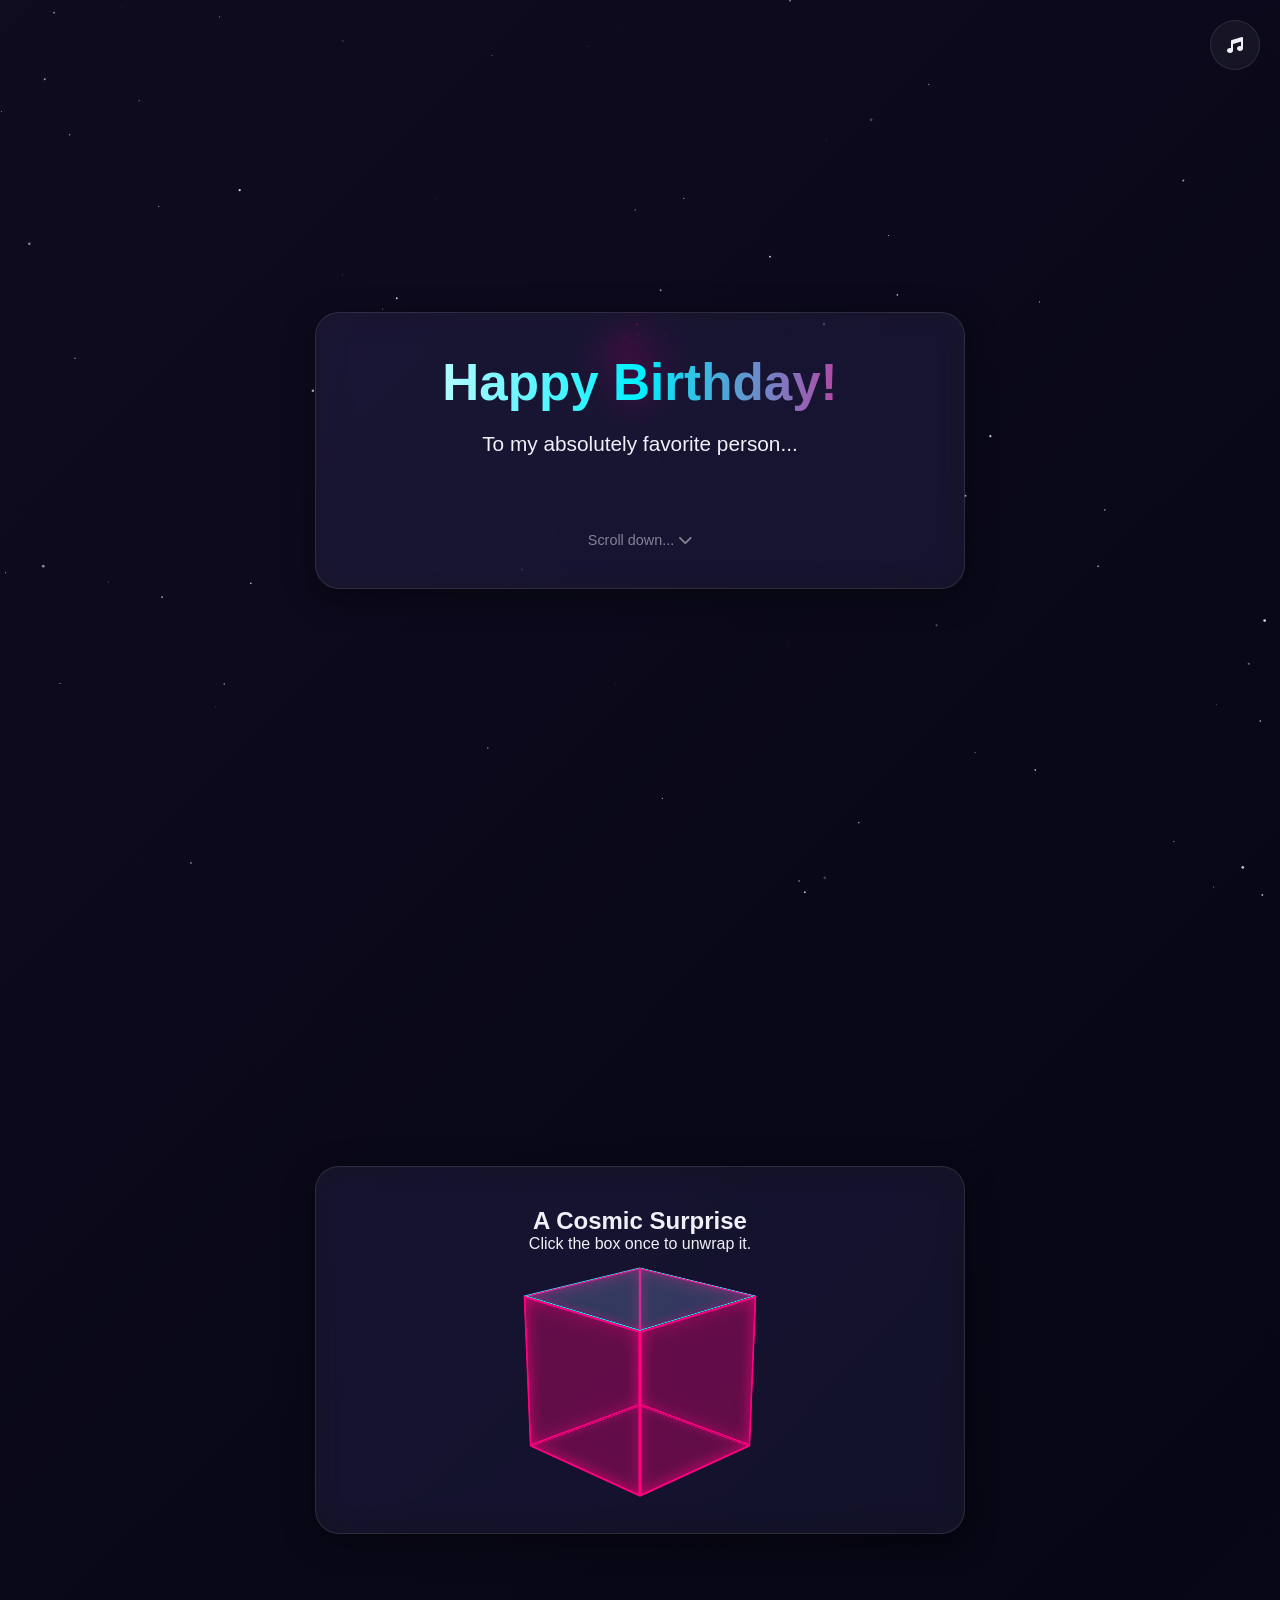
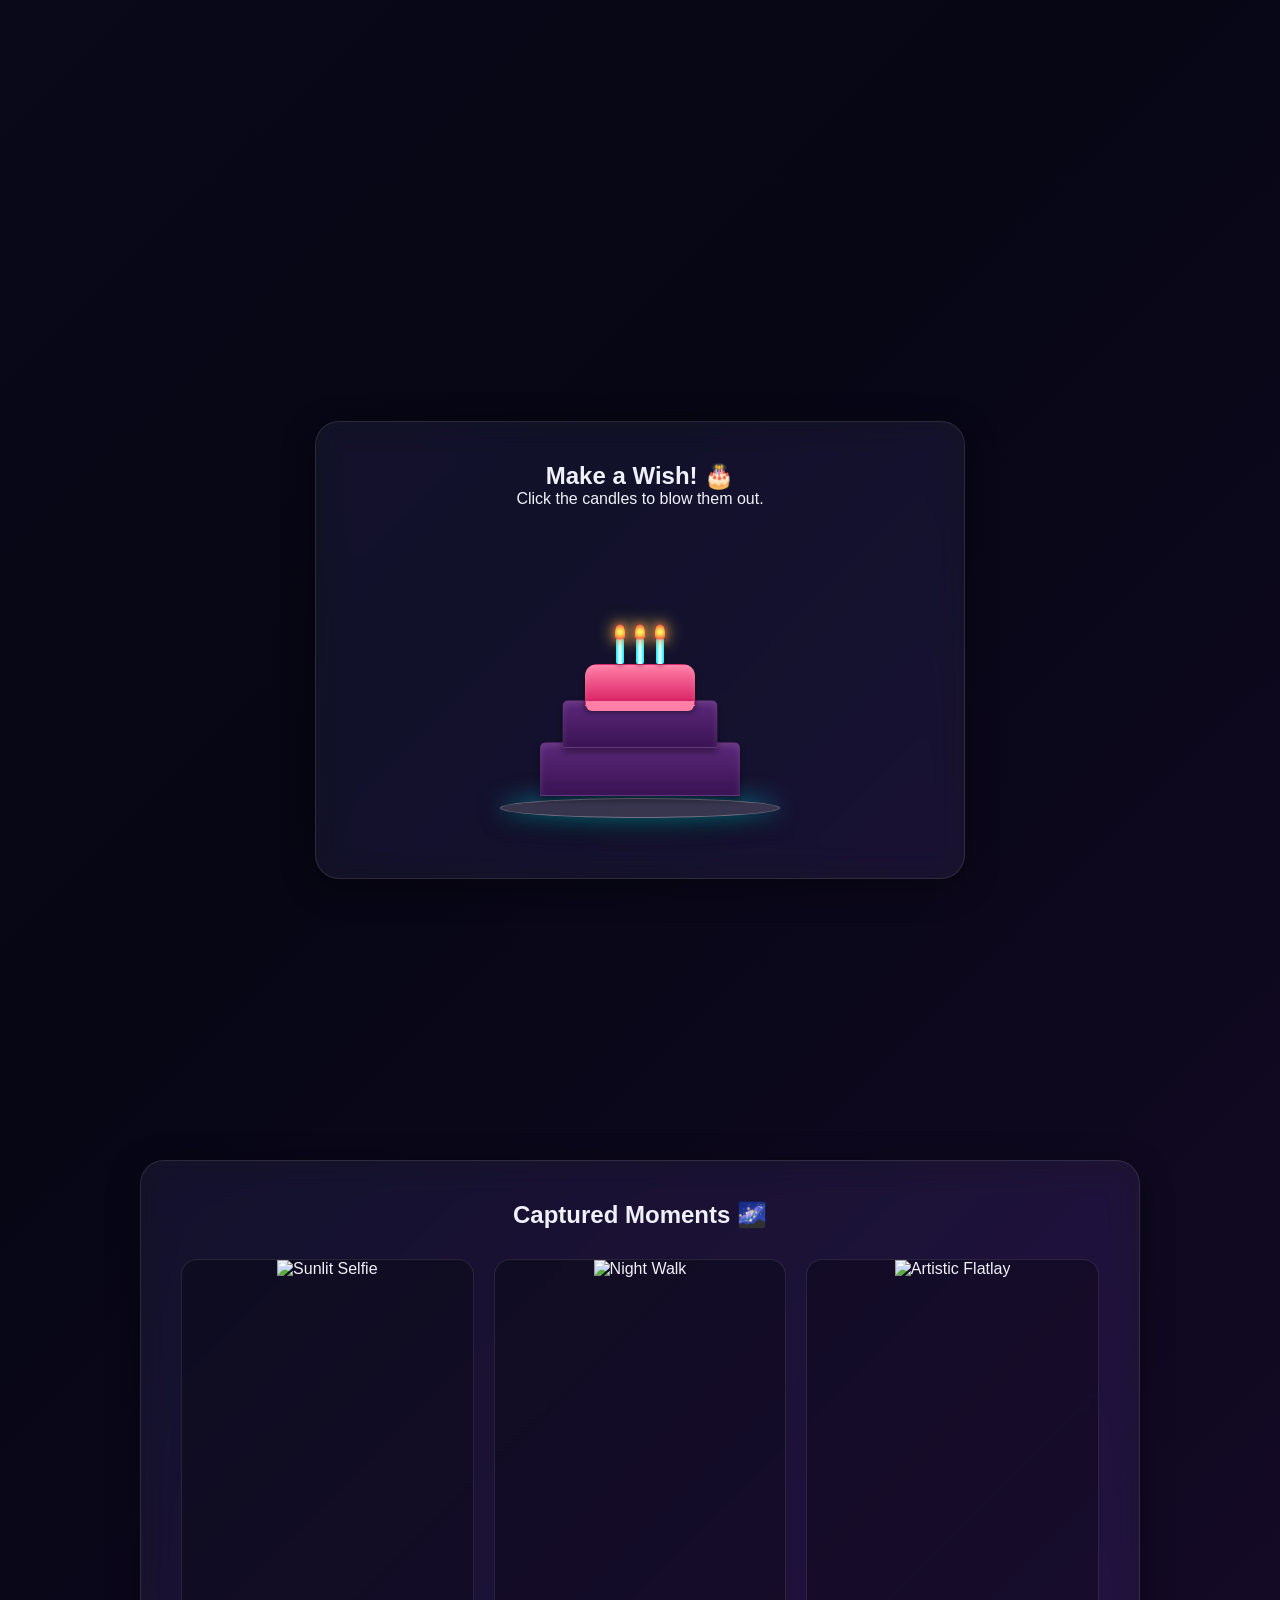
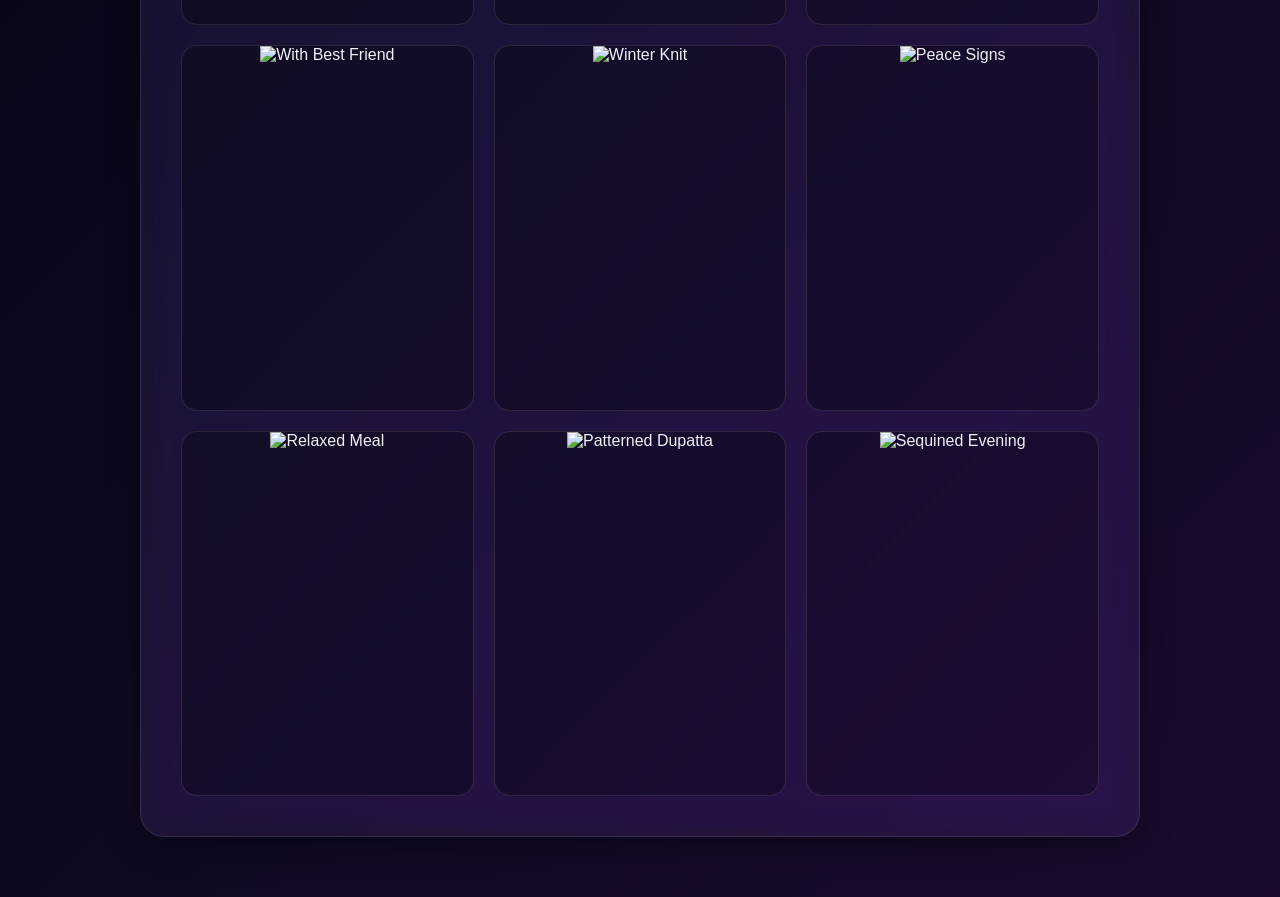
==== index.html @ 0cb52ff1 "Add files via upload" ====
<!DOCTYPE html>
<html lang="en">
<head>
    <meta charset="UTF-8">
    <meta name="viewport" content="width=device-width, initial-scale=1.0">
    <title>Happy Birthday! ✨</title>
    <link rel="stylesheet" href="style.css">
    <link rel="stylesheet" href="https://cdnjs.cloudflare.com/ajax/libs/font-awesome/6.4.0/css/all.min.css">
    <style>
        #typewriter .highlight {
            color: #ff007f;
            font-weight: 600;
            text-shadow: 0 0 10px #ff007f;
        }
    </style>
</head>
<body>

    <canvas id="space-canvas"></canvas>
    <div id="floating-container"></div>
    <div id="confetti-container"></div>

    <audio id="bg-music" loop autoplay>
        <source src="assets/music/birthday.mp3" type="audio/mpeg">
    </audio>

    <button id="music-toggle" class="glass-btn" aria-label="Toggle Music">
        <i class="fas fa-music"></i>
    </button>

    <main>
        <section id="hero" class="scroll-section visible">
            <div class="glass-card hero-card">
                <h1 class="glow-text">Happy Birthday!</h1>
                <div class="typewriter-container">
                    <span id="typewriter"></span>
                </div>
                <p class="scroll-hint">Scroll down... <i class="fas fa-chevron-down"></i></p>
            </div>
        </section>

        <section id="gift-section" class="scroll-section">
            <div class="glass-card central-card">
                <h2>A Cosmic Surprise</h2>
                <p>Click the box once to unwrap it.</p>
                <div class="gift-container">
                    <div class="gift-box" id="main-gift">
                        <div class="gift-side front"></div>
                        <div class="gift-side back"></div>
                        <div class="gift-side left"></div>
                        <div class="gift-side right"></div>
                        <div class="gift-side top"></div>
                        <div class="gift-side bottom"></div>
                    </div>
                </div>
            </div>
        </section>

        <section id="cake-section" class="scroll-section">
            <div class="glass-card central-card">
                <h2>Make a Wish! 🎂</h2>
                <p>Click the candles to blow them out.</p>
                
                <div class="cake-container">
                    <div class="cake-plate"></div>
                    
                    <div class="cake">
                        <div class="layer layer-bottom"></div>
                        
                        <div class="layer layer-middle"></div>
                        
                        <div class="layer layer-top">
                            <div class="icing-drips"></div>
                        </div>

                        <div class="candles-row">
                            <div class="candle lit" onclick="extinguishCandle(this)"><div class="flame"></div></div>
                            <div class="candle lit" onclick="extinguishCandle(this)"><div class="flame"></div></div>
                            <div class="candle lit" onclick="extinguishCandle(this)"><div class="flame"></div></div>
                        </div>
                    </div>
                </div>
                
                <button id="reset-cake-btn" class="glass-btn hidden" onclick="relightCandles()">Light Up Again</button>
            </div>
        </section>

        <section id="gallery-section" class="scroll-section">
            <div class="glass-card gallery-card">
                <h2>Captured Moments 🌌</h2>
                <div class="gallery-grid">
                    <div class="gallery-item"><img src="assets/images/pic1.jpg" alt="Sunlit Selfie"><div class="img-overlay">✨ Sunlit Selfie</div></div>
                    <div class="gallery-item"><img src="assets/images/pic2.jpg" alt="Night Walk"><div class="img-overlay">🌌 Night Walk</div></div>
                    <div class="gallery-item"><img src="assets/images/pic3.jpg" alt="Artistic Flatlay"><div class="img-overlay">🎨 Artistic Flatlay</div></div>
                    <div class="gallery-item"><img src="assets/images/pic4.jpg" alt="With Best Friend"><div class="img-overlay">❤️ Best Friends</div></div>
                    <div class="gallery-item"><img src="assets/images/pic5.jpg" alt="Winter Knit"><div class="img-overlay">❄️ Cozy Vibes</div></div>
                    <div class="gallery-item"><img src="assets/images/pic6.jpg" alt="Peace Signs"><div class="img-overlay">✌️ Peace Signs</div></div>
                    <div class="gallery-item"><img src="assets/images/pic7.jpg" alt="Relaxed Meal"><div class="img-overlay">🍕 Relaxed Moments</div></div>
                    <div class="gallery-item"><img src="assets/images/pic8.jpg" alt="Patterned Dupatta"><div class="img-overlay">💫 Elegance</div></div>
                    <div class="gallery-item"><img src="assets/images/pic9.jpg" alt="Sequined Evening"><div class="img-overlay">✨ Radiant Night</div></div>
                </div>
            </div>
        </section>
    </main>

    <script src="script.js"></script>
</body>
</html>
---- style.css ----
/* ==========================================================================
   1. CORE INITIALIZATION RESET & BASE SYSTEM
   ========================================================================== */
* {
    margin: 0;
    padding: 0;
    box-sizing: border-box;
}

:root {
    --cosmic-bg: linear-gradient(135deg, #0f0c20 0%, #060614 50%, #1a0b2e 100%);
    --glass-bg: rgba(255, 255, 255, 0.05);
    --glass-border: rgba(255, 255, 255, 0.1);
    --neon-pink: #ff007f;
    --neon-blue: #00f0ff;
    --text-main: #f0f0f8;
}

body {
    font-family: 'Segoe UI', -apple-system, BlinkMacSystemFont, sans-serif;
    background: var(--cosmic-bg);
    color: var(--text-main);
    min-height: 100vh;
    overflow-x: hidden;
    position: relative;
}

#space-canvas {
    position: fixed;
    top: 0; left: 0;
    width: 100vw; height: 100vh;
    z-index: 0;
    pointer-events: none;
}

main {
    position: relative;
    z-index: 10;
    width: 100%;
    max-width: 1200px;
    margin: 0 auto;
    padding: 0 20px;
}

/* ==========================================================================
   2. SCROLL MECHANICS & STRUCTURAL GLASS PANEL LAYOUTS
   ========================================================================== */
.scroll-section {
    min-height: 100vh;
    display: flex;
    justify-content: center;
    align-items: center;
    opacity: 0;
    transform: translateY(30px);
    transition: opacity 0.8s ease-out, transform 0.8s ease-out;
    padding: 60px 0;
}

.scroll-section.visible {
    opacity: 1;
    transform: translateY(0);
}

.glass-card {
    background: var(--glass-bg);
    backdrop-filter: blur(16px) saturate(180%);
    -webkit-backdrop-filter: blur(16px) saturate(180%);
    border: 1px solid var(--glass-border);
    border-radius: 24px;
    padding: 40px;
    text-align: center;
    box-shadow: 0 8px 32px 0 rgba(0, 0, 0, 0.4);
    width: 100%;
    max-width: 650px;
}

.gallery-card {
    max-width: 1000px;
}

.glass-btn {
    background: var(--glass-bg);
    backdrop-filter: blur(8px);
    color: var(--text-main);
    padding: 12px 24px;
    border: 1px solid var(--glass-border);
    border-radius: 50px;
    cursor: pointer;
    font-size: 1rem;
    transition: all 0.3s ease;
}

.glass-btn:hover {
    border-color: var(--neon-blue);
    box-shadow: 0 0 15px rgba(0, 240, 255, 0.4);
    transform: scale(1.05);
}

#music-toggle {
    position: fixed;
    top: 20px; right: 20px;
    width: 50px; height: 50px;
    padding: 0;
    display: flex;
    justify-content: center;
    align-items: center;
    border-radius: 50%;
    z-index: 100;
}

.glow-text {
    font-size: 3.2rem;
    background: linear-gradient(to right, #ffffff, var(--neon-blue), var(--neon-pink));
    -webkit-background-clip: text;
    -webkit-text-fill-color: transparent;
    margin-bottom: 20px;
}

.typewriter-container {
    font-size: 1.3rem;
    min-height: 60px;
    font-weight: 300;
}

.scroll-hint {
    margin-top: 40px;
    font-size: 0.9rem;
    opacity: 0.5;
    animation: bounce 2s infinite;
}

/* ==========================================================================
   3. 3D SINGLE-CLICK SURPRISE GIFT BOX
   ========================================================================== */
.gift-container {
    perspective: 1000px;
    width: 160px; height: 160px;
    margin: 40px auto;
    cursor: pointer;
}

.gift-box {
    width: 100%; height: 100%;
    position: relative;
    transform-style: preserve-3d;
    transform: rotateX(-20deg) rotateY(45deg);
    transition: transform 0.5s ease;
}

.gift-box:hover:not(.open) {
    transform: rotateX(-20deg) rotateY(65deg) scale(1.05);
}

.gift-side {
    position: absolute;
    width: 160px; height: 160px;
    background: rgba(255, 0, 127, 0.18);
    border: 2px solid var(--neon-pink);
    box-shadow: inset 0 0 20px rgba(255, 0, 127, 0.4);
}

.front  { transform: rotateY(0deg) translateZ(80px); }
.back   { transform: rotateY(180deg) translateZ(80px); }
.left   { transform: rotateY(-90deg) translateZ(80px); }
.right  { transform: rotateY(90deg) translateZ(80px); }
.top    { transform: rotateX(90deg) translateZ(80px); background: rgba(0, 240, 255, 0.18); border-color: var(--neon-blue); }
.bottom { transform: rotateX(-90deg) translateZ(80px); }

.gift-box.open .gift-side { transition: all 0.8s cubic-bezier(0.075, 0.82, 0.165, 1); }
.gift-box.open .top { transform: rotateX(90deg) translateZ(250px); opacity: 0; }
.gift-box.open .front { transform: rotateY(0deg) translateZ(120px) rotateX(90deg); opacity: 0; }
.gift-box.open .back { transform: rotateY(180deg) translateZ(120px) rotateX(-90deg); opacity: 0; }
.gift-box.open .left { transform: rotateY(-90deg) translateZ(120px) rotateY(90deg); opacity: 0; }
.gift-box.open .right { transform: rotateY(90deg) translateZ(120px) rotateY(-90deg); opacity: 0; }

/* ==========================================================================
   4. CRITICAL FIX: ABSOLUTELY PIXEL-MAPPED UPRIGHT CAKE (NO AUTO-STACKING)
   ========================================================================== */
.cake-container {
    width: 100%;
    height: 300px;
    margin: 20px auto 10px auto;
    position: relative;
}

.cake-plate {
    width: 280px;
    height: 20px;
    background: rgba(255, 255, 255, 0.15);
    border: 1px solid rgba(255, 255, 255, 0.3);
    border-radius: 50%;
    box-shadow: 0 0 25px rgba(0, 240, 255, 0.5), 0 10px 20px rgba(0,0,0,0.6);
    position: absolute;
    bottom: 10px;
    left: 50%;
    transform: translateX(-50%);
    z-index: 1;
}

.cake {
    width: 220px;
    height: 170px;
    position: absolute;
    bottom: 24px; /* Placed exactly on the rim of the platter stand */
    left: 50%;
    transform: translateX(-50%);
    z-index: 2;
}

/* Shared layer block specs */
.layer {
    background: linear-gradient(180deg, #5c287a 0%, #3a1354 100%);
    border: 1px solid rgba(255,255,255,0.06);
    box-shadow: inset 0 3px 6px rgba(255,255,255,0.1), 0 4px 6px rgba(0,0,0,0.4);
    position: absolute;
    left: 50%;
    transform: translateX(-50%);
}

/* HARDCODED TOP HEIGHT SPECS TO COMPLETELY BLOCK UPSIDE DOWN LEAKS */
.layer-top { 
    top: 30px; /* Sits precisely on top of middle tier */
    height: 42px; 
    width: 110px; 
    border-radius: 12px 12px 0 0; 
    z-index: 5; 
    background: linear-gradient(180deg, #ff7fa7 0%, #d81b60 100%);
}

.layer-middle { 
    top: 66px; /* Sits directly on top of base layer, masking gaps */
    height: 48px; 
    width: 155px; 
    border-radius: 6px 6px 0 0;
    z-index: 4; 
}

.layer-bottom { 
    top: 108px; /* Locked directly to container bottom edge */
    height: 54px; 
    width: 200px; 
    border-radius: 6px 6px 0 0;
    z-index: 3; 
}

.icing-drips {
    position: absolute;
    bottom: -6px; left: 0; width: 100%; height: 10px;
    background: #ff7fa7;
    border-radius: 0 0 6px 6px;
    box-shadow: 0 2px 4px rgba(0,0,0,0.25);
}

/* Candles Row Layout Positioned rigidly relative to top layer surface */
.candles-row {
    position: absolute;
    top: 4px; /* Absolute hard line directly above layer-top */
    left: 50%;
    transform: translateX(-50%);
    z-index: 10;
    display: flex;
    gap: 12px;
}

.candle {
    width: 8px; height: 26px;
    background: linear-gradient(to right, #00f0ff, #ffffff, #00f0ff);
    border-radius: 2px;
    position: relative;
    cursor: pointer;
    box-shadow: 0 2px 4px rgba(0,0,0,0.3);
}

.flame {
    width: 10px; height: 16px;
    background: radial-gradient(circle, #ffee58 20%, #ff7043 70%, transparent 100%);
    border-radius: 50% 50% 20% 20%;
    position: absolute;
    top: -14px; left: -1px;
    box-shadow: 0 0 10px #ff7043, 0 0 18px #ffee58;
    animation: flicker 0.5s infinite alternate;
}

.candle.extinguished .flame {
    opacity: 0;
    pointer-events: none;
}

.hidden { display: none !important; }

/* ==========================================================================
   5. DECORATIONS PARTH FX & PHOTOMETRIC GALLERY GRID
   ========================================================================== */
.gallery-grid {
    display: grid;
    grid-template-columns: repeat(auto-fit, minmax(240px, 1fr));
    gap: 20px;
    margin-top: 30px;
}

.gallery-item {
    position: relative;
    border-radius: 16px;
    overflow: hidden;
    aspect-ratio: 4/5;
    border: 1px solid var(--glass-border);
    background: rgba(0, 0, 0, 0.3);
}

.gallery-item img {
    width: 100%; height: 100%;
    object-fit: cover;
    transition: transform 0.6s cubic-bezier(0.16, 1, 0.3, 1);
}

.gallery-item:hover img {
    transform: scale(1.06);
}

.img-overlay {
    position: absolute;
    bottom: 0; left: 0; right: 0;
    padding: 16px;
    background: linear-gradient(to top, rgba(0,0,0,0.85), transparent);
    font-size: 0.95rem;
    text-align: left;
    opacity: 0;
    transform: translateY(6px);
    transition: all 0.3s ease;
}

.gallery-item:hover .img-overlay {
    opacity: 1;
    transform: translateY(0);
}

#floating-container, #confetti-container {
    position: fixed;
    top: 0; left: 0; width: 100vw; height: 100vh;
    pointer-events: none; z-index: 5; overflow: hidden;
}

.floating-element {
    position: absolute; bottom: -50px;
    animation: floatUp linear forwards;
}

.balloon-element {
    width: 34px; height: 44px;
    border-radius: 50% 50% 50% 50% / 40% 40% 60% 60%;
    position: absolute; bottom: -60px;
    animation: floatUp linear forwards;
}

.confetti-piece {
    position: absolute; width: 7px; height: 7px; top: -10px;
    animation: fallDown linear forwards;
}

/* ==========================================================================
   6. GLOBAL RENDERING KEYFRAMES MATRIX
   ========================================================================== */
@keyframes bounce {
    0%, 20%, 50%, 80%, 100% { transform: translateY(0); }
    40% { transform: translateY(-8px); }
    60% { transform: translateY(-4px); }
}
@keyframes flicker {
    0% { transform: scale(1) rotate(-1deg); }
    100% { transform: scale(1.08) rotate(1deg); }
}
@keyframes floatUp {
    0% { transform: translateY(0) rotate(0deg); opacity: 0; }
    15% { opacity: 0.8; }
    85% { opacity: 0.8; }
    100% { transform: translateY(-105vh) rotate(360deg); opacity: 0; }
}
@keyframes fallDown {
    0% { transform: translateY(0) rotate(0deg); }
    100% { transform: translateY(105vh) rotate(360deg); }
}

@media(max-width: 768px) {
    .glow-text { font-size: 2.3rem; }
    .gallery-grid { grid-template-columns: repeat(2, 1fr); gap: 12px; }
}
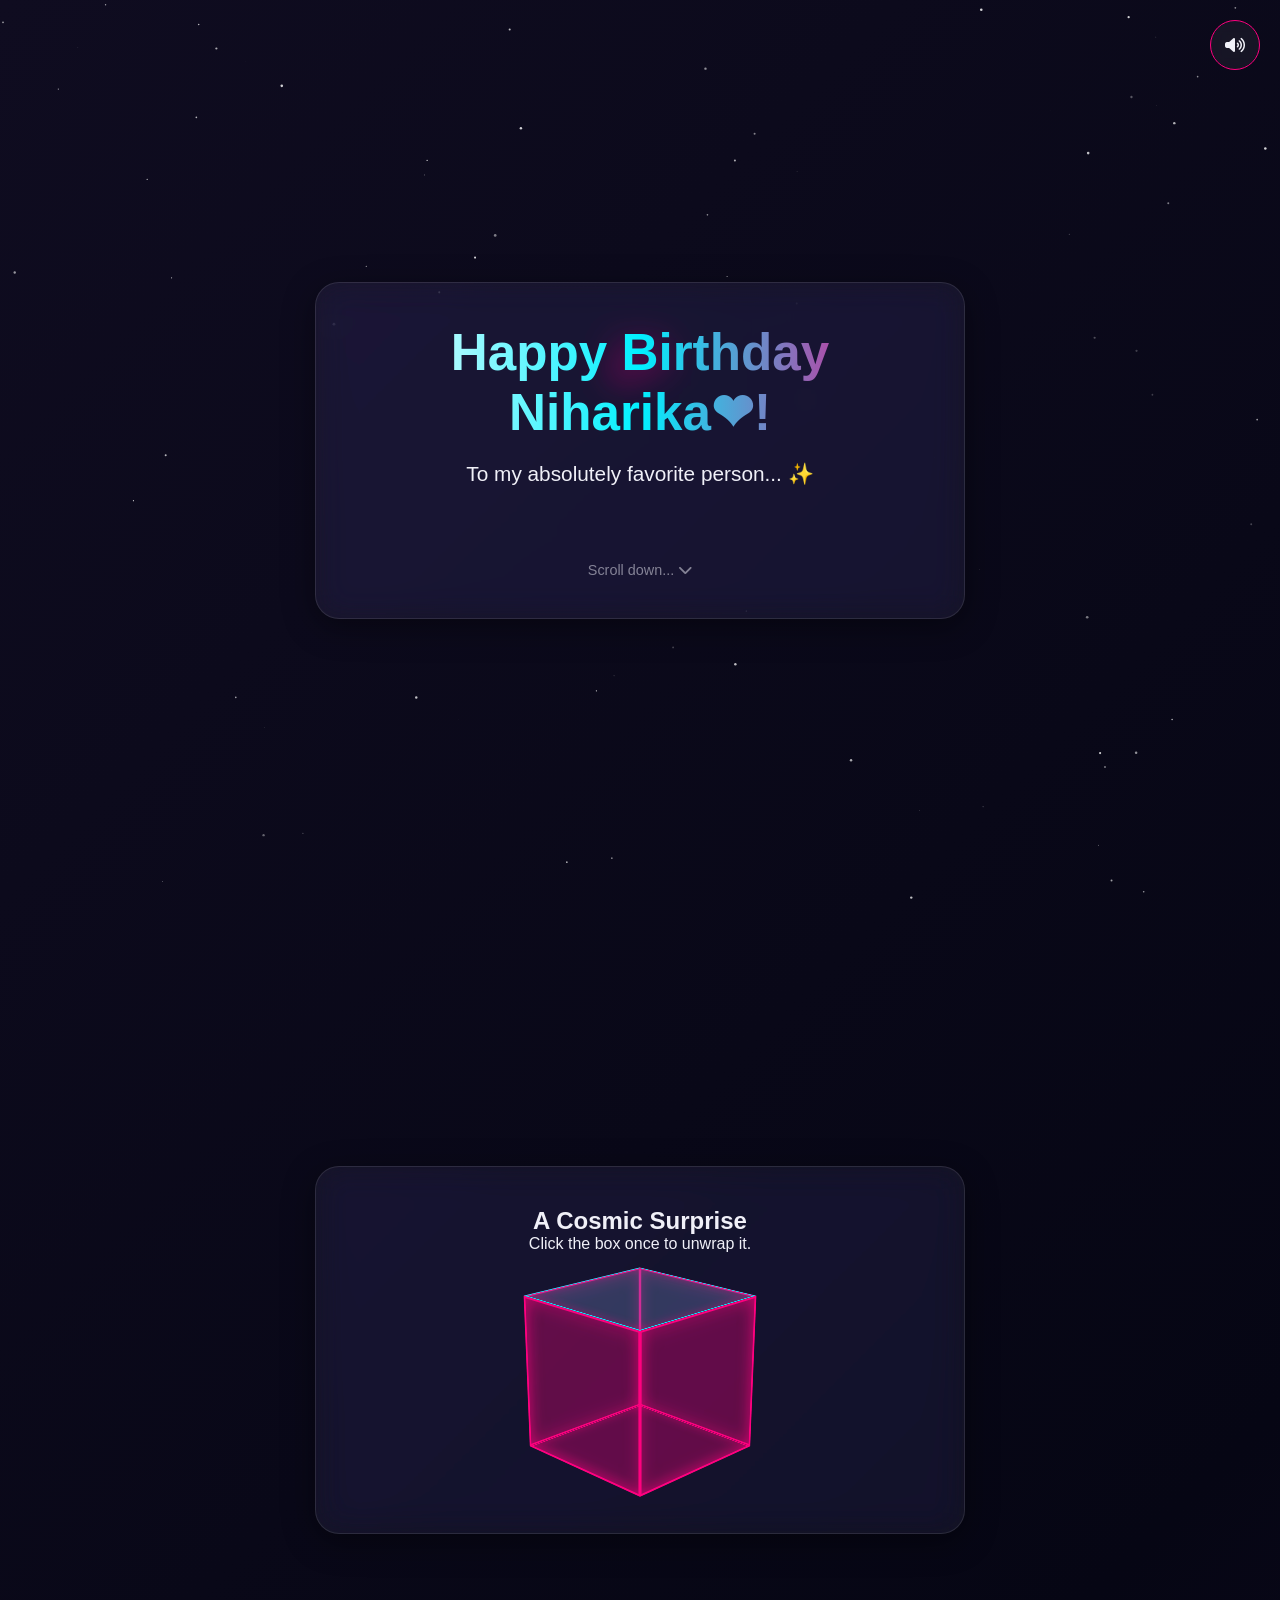
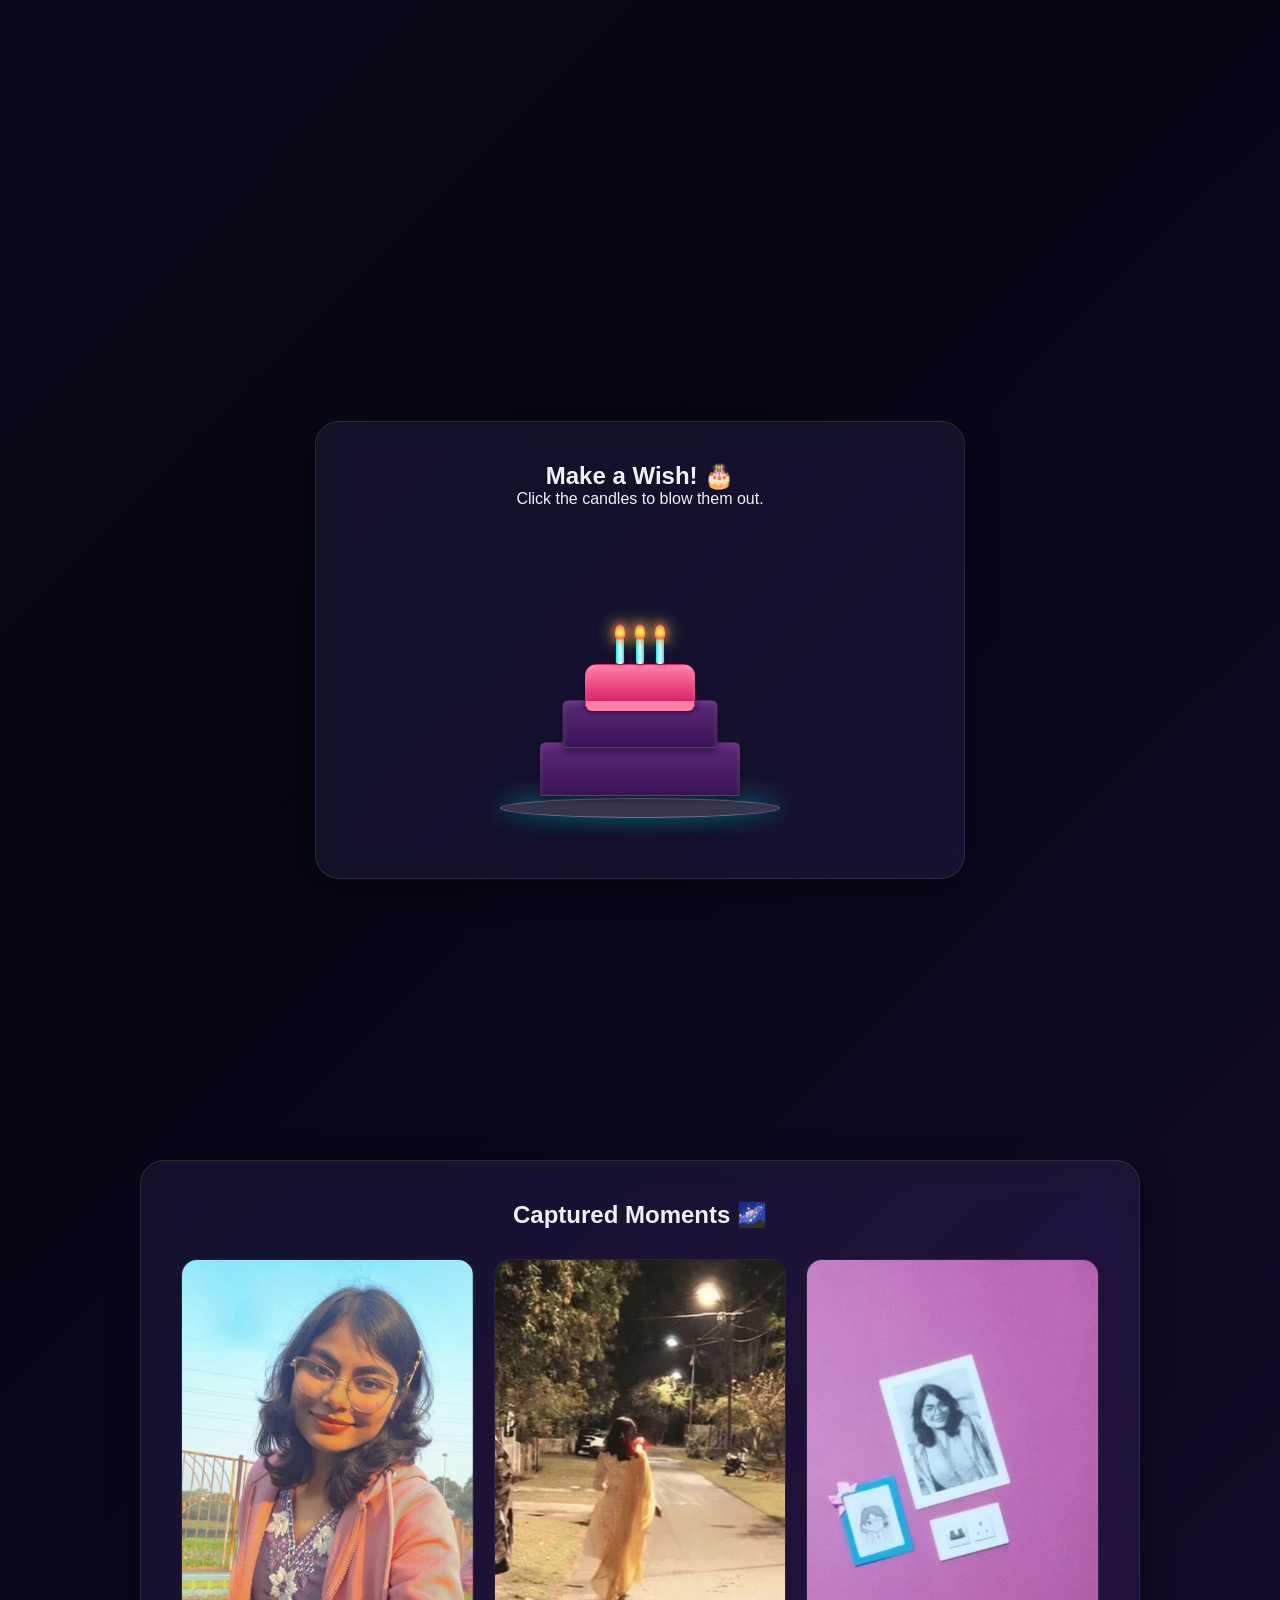
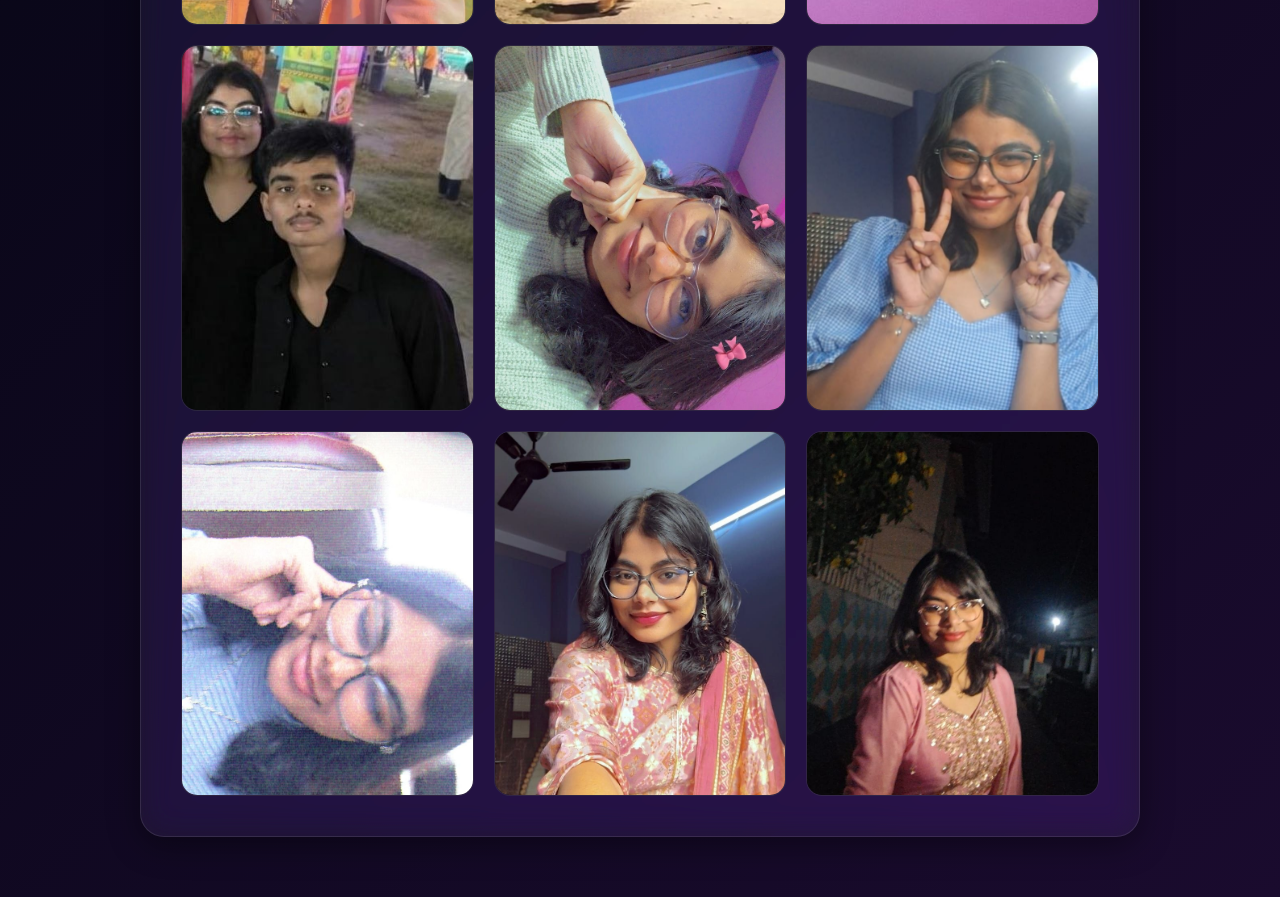
==== commit 161bc207: "index.html" ====
--- a/index.html
+++ b/index.html
@@ -3,7 +3,7 @@
 <head>
     <meta charset="UTF-8">
     <meta name="viewport" content="width=device-width, initial-scale=1.0">
-    <title>Happy Birthday! ✨</title>
+    <title>Happy Birthday Niharika❤! ✨</title>
     <link rel="stylesheet" href="style.css">
     <link rel="stylesheet" href="https://cdnjs.cloudflare.com/ajax/libs/font-awesome/6.4.0/css/all.min.css">
     <style>
@@ -31,7 +31,7 @@
     <main>
         <section id="hero" class="scroll-section visible">
             <div class="glass-card hero-card">
-                <h1 class="glow-text">Happy Birthday!</h1>
+                <h1 class="glow-text">Happy Birthday Niharika❤!</h1>
                 <div class="typewriter-container">
                     <span id="typewriter"></span>
                 </div>
@@ -105,4 +105,4 @@
 
     <script src="script.js"></script>
 </body>
-</html>+</html>
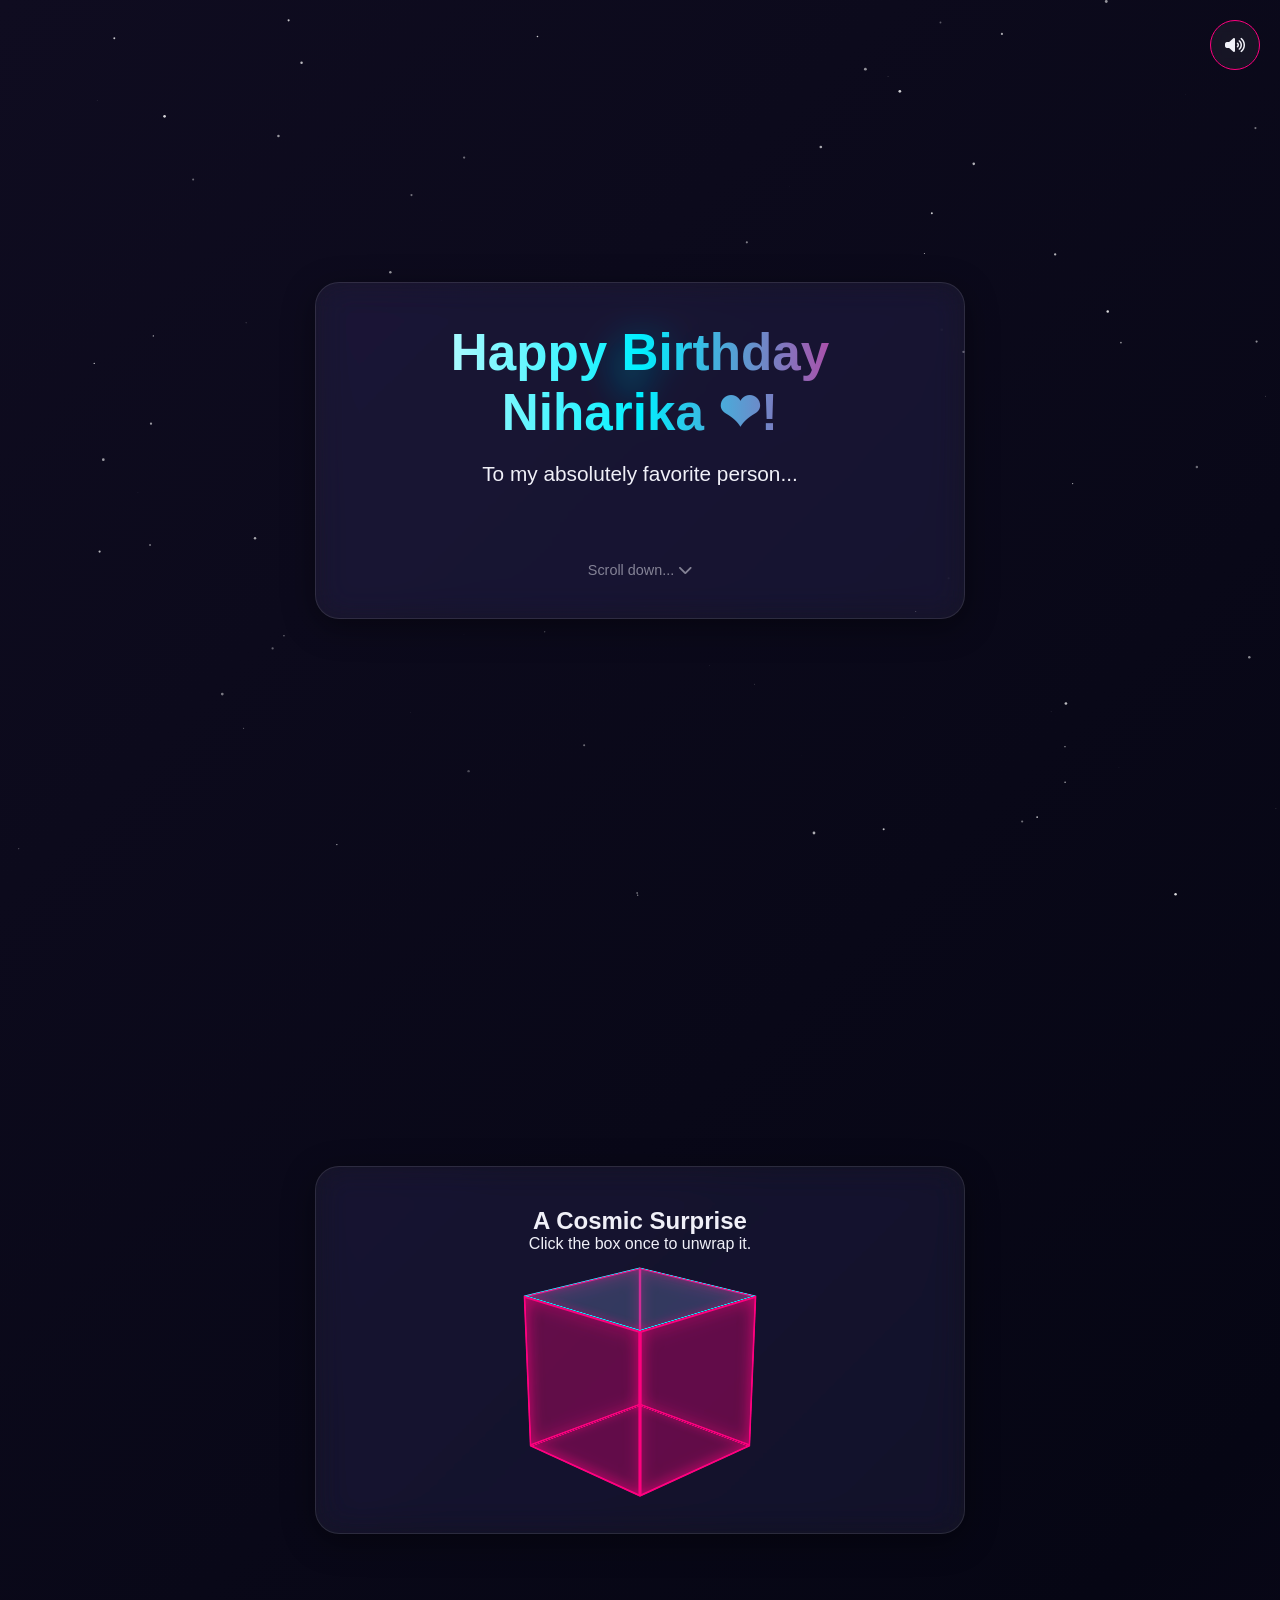
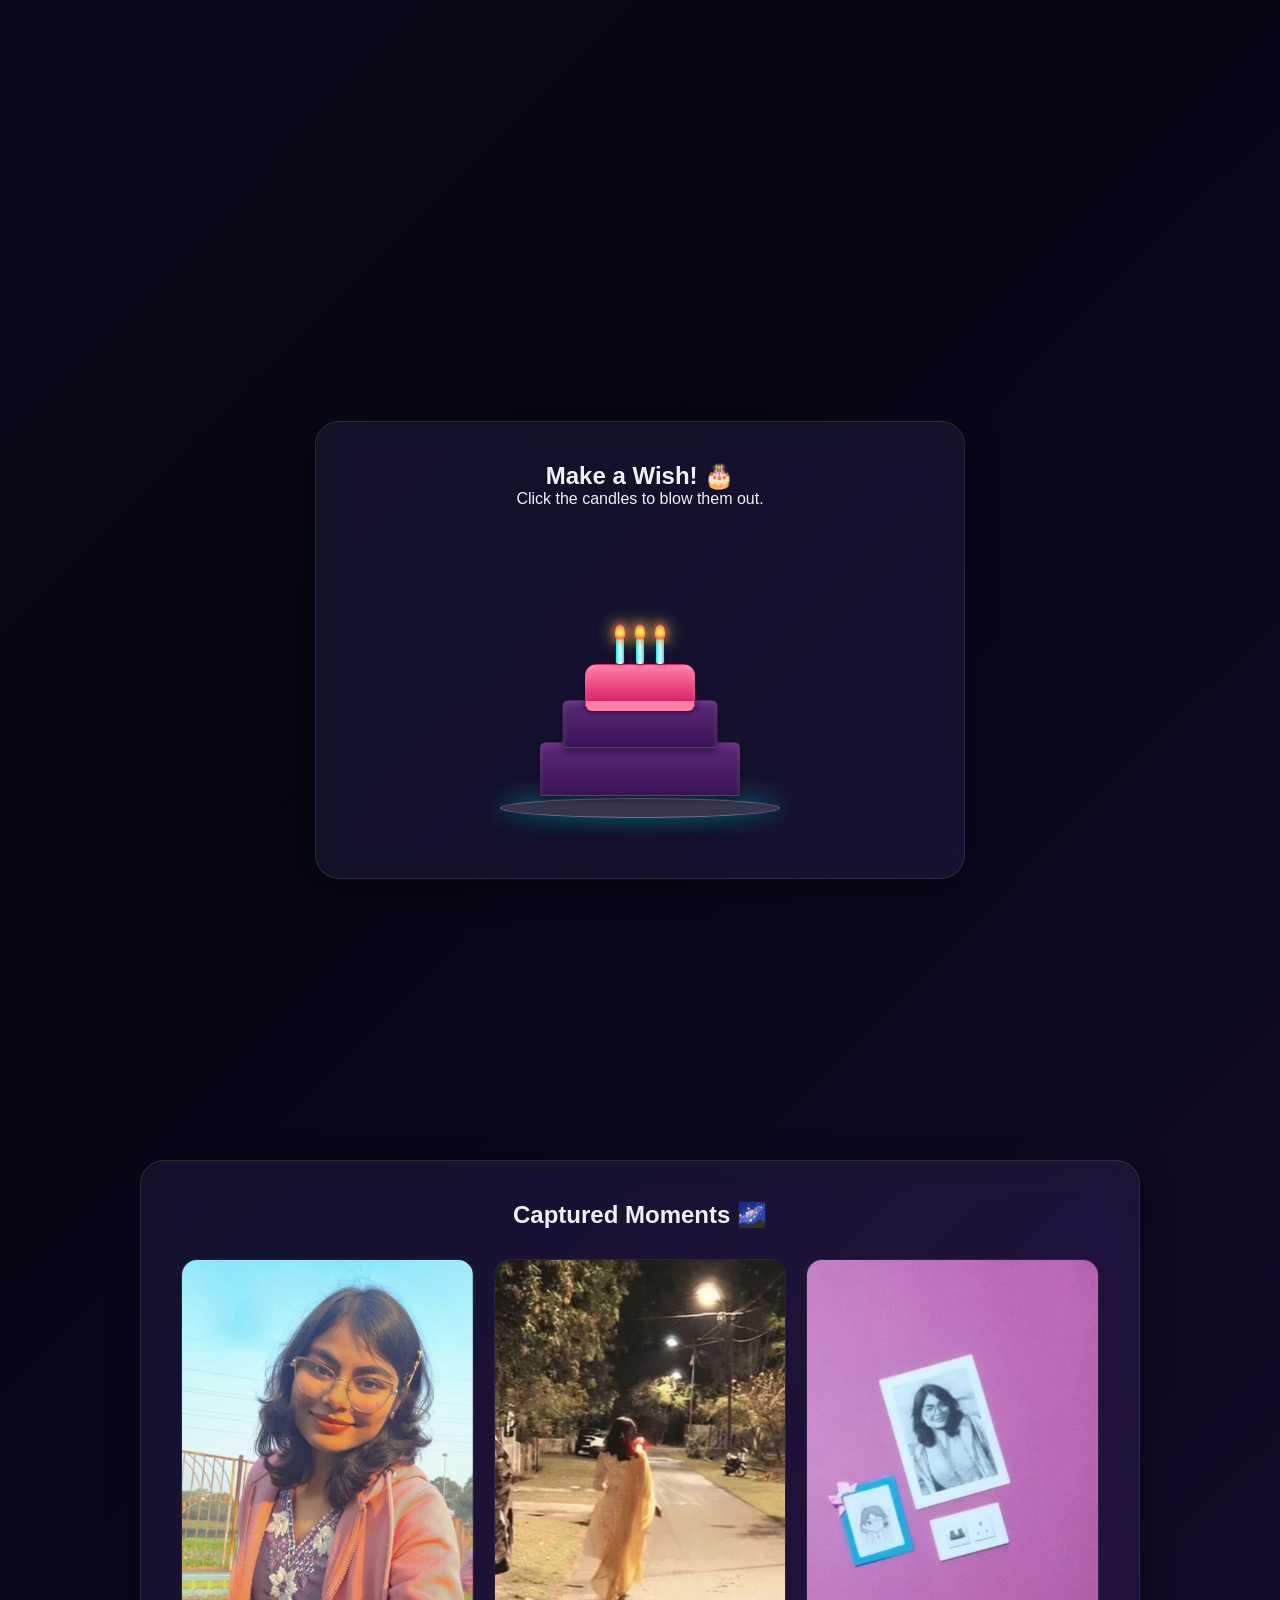
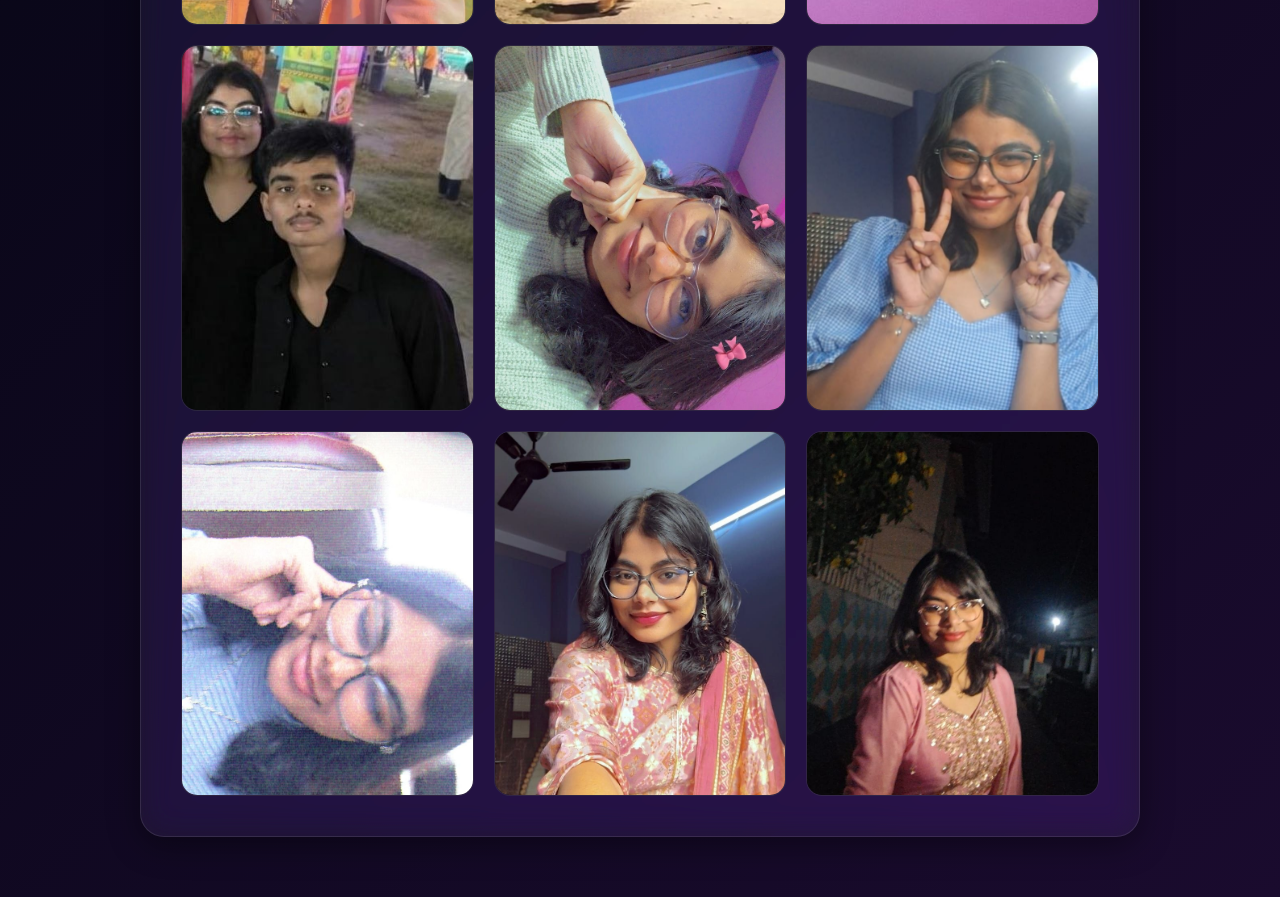
==== commit b2e262bd: "index.html" ====
--- a/index.html
+++ b/index.html
@@ -3,7 +3,7 @@
 <head>
     <meta charset="UTF-8">
     <meta name="viewport" content="width=device-width, initial-scale=1.0">
-    <title>Happy Birthday Niharika❤! ✨</title>
+    <title>Happy Birthday Niharika ❤! ✨</title>
     <link rel="stylesheet" href="style.css">
     <link rel="stylesheet" href="https://cdnjs.cloudflare.com/ajax/libs/font-awesome/6.4.0/css/all.min.css">
     <style>
@@ -31,7 +31,7 @@
     <main>
         <section id="hero" class="scroll-section visible">
             <div class="glass-card hero-card">
-                <h1 class="glow-text">Happy Birthday Niharika❤!</h1>
+                <h1 class="glow-text">Happy Birthday Niharika ❤!</h1>
                 <div class="typewriter-container">
                     <span id="typewriter"></span>
                 </div>
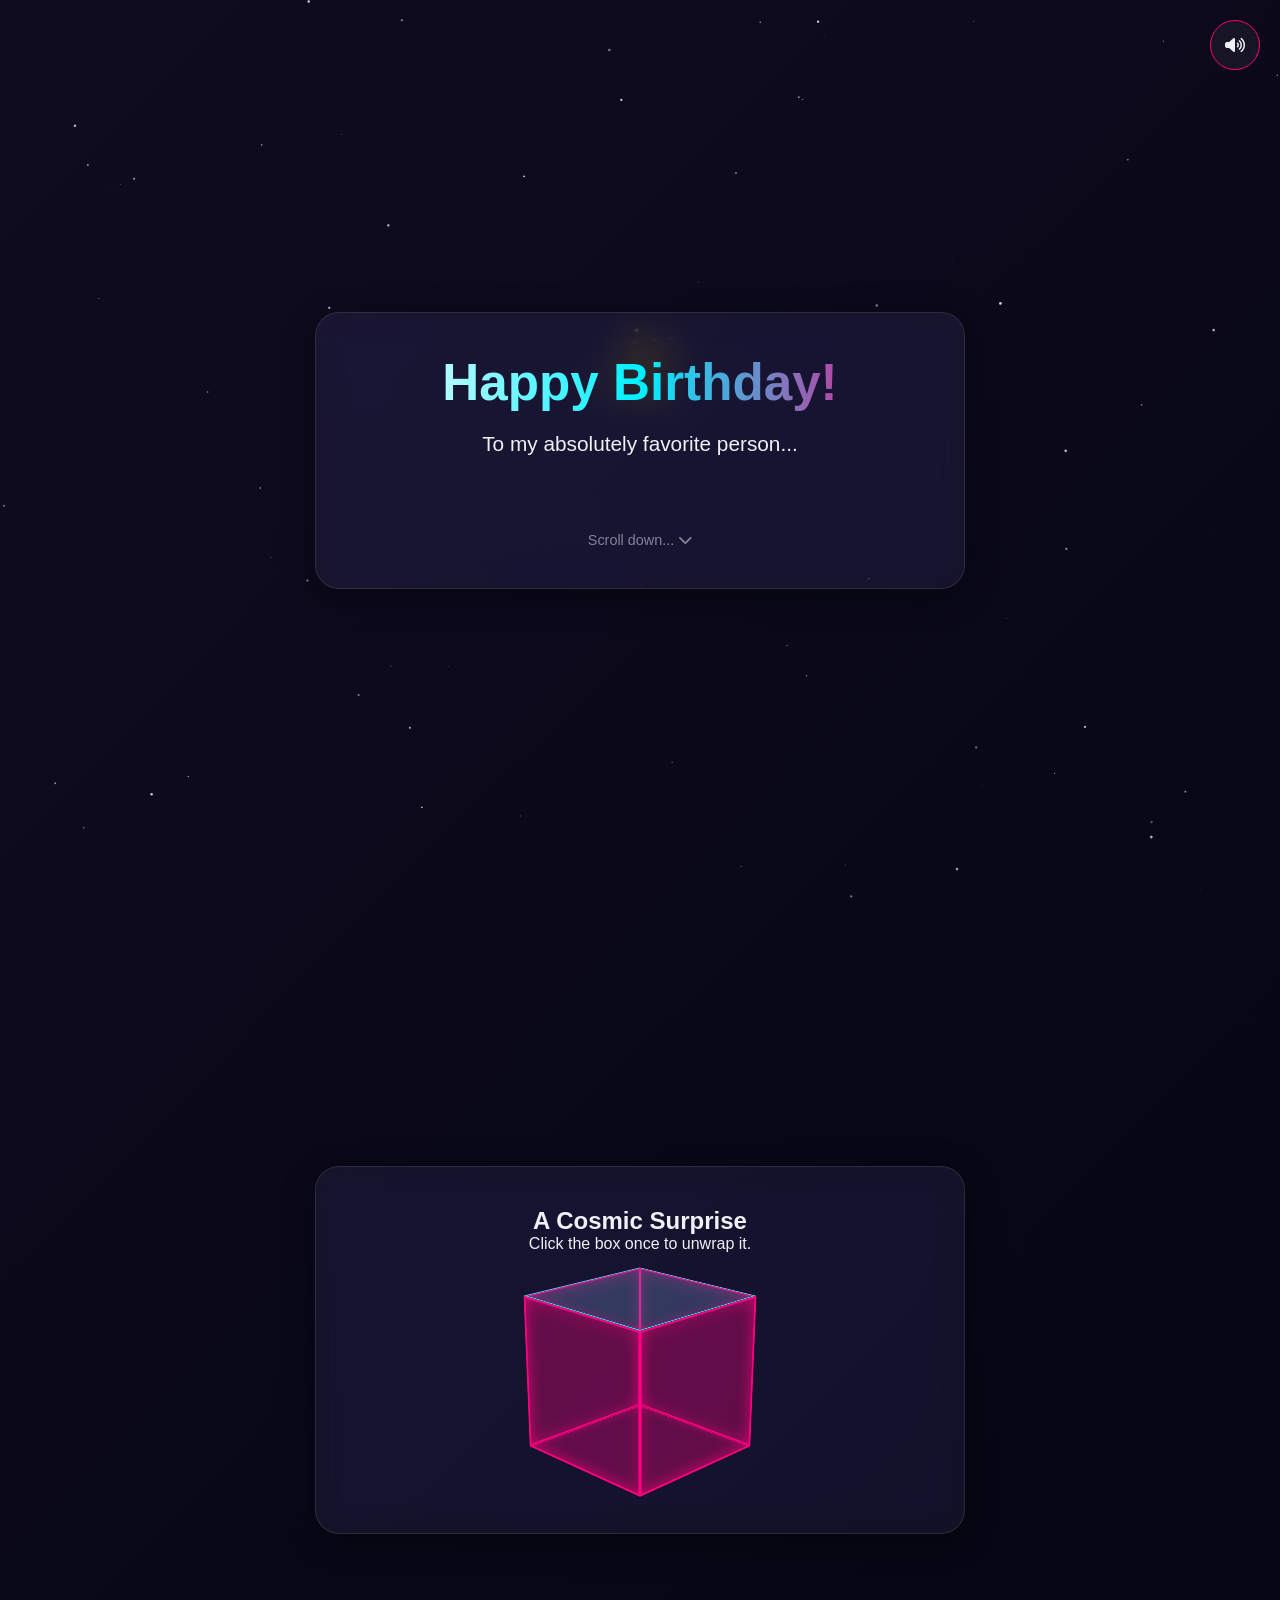
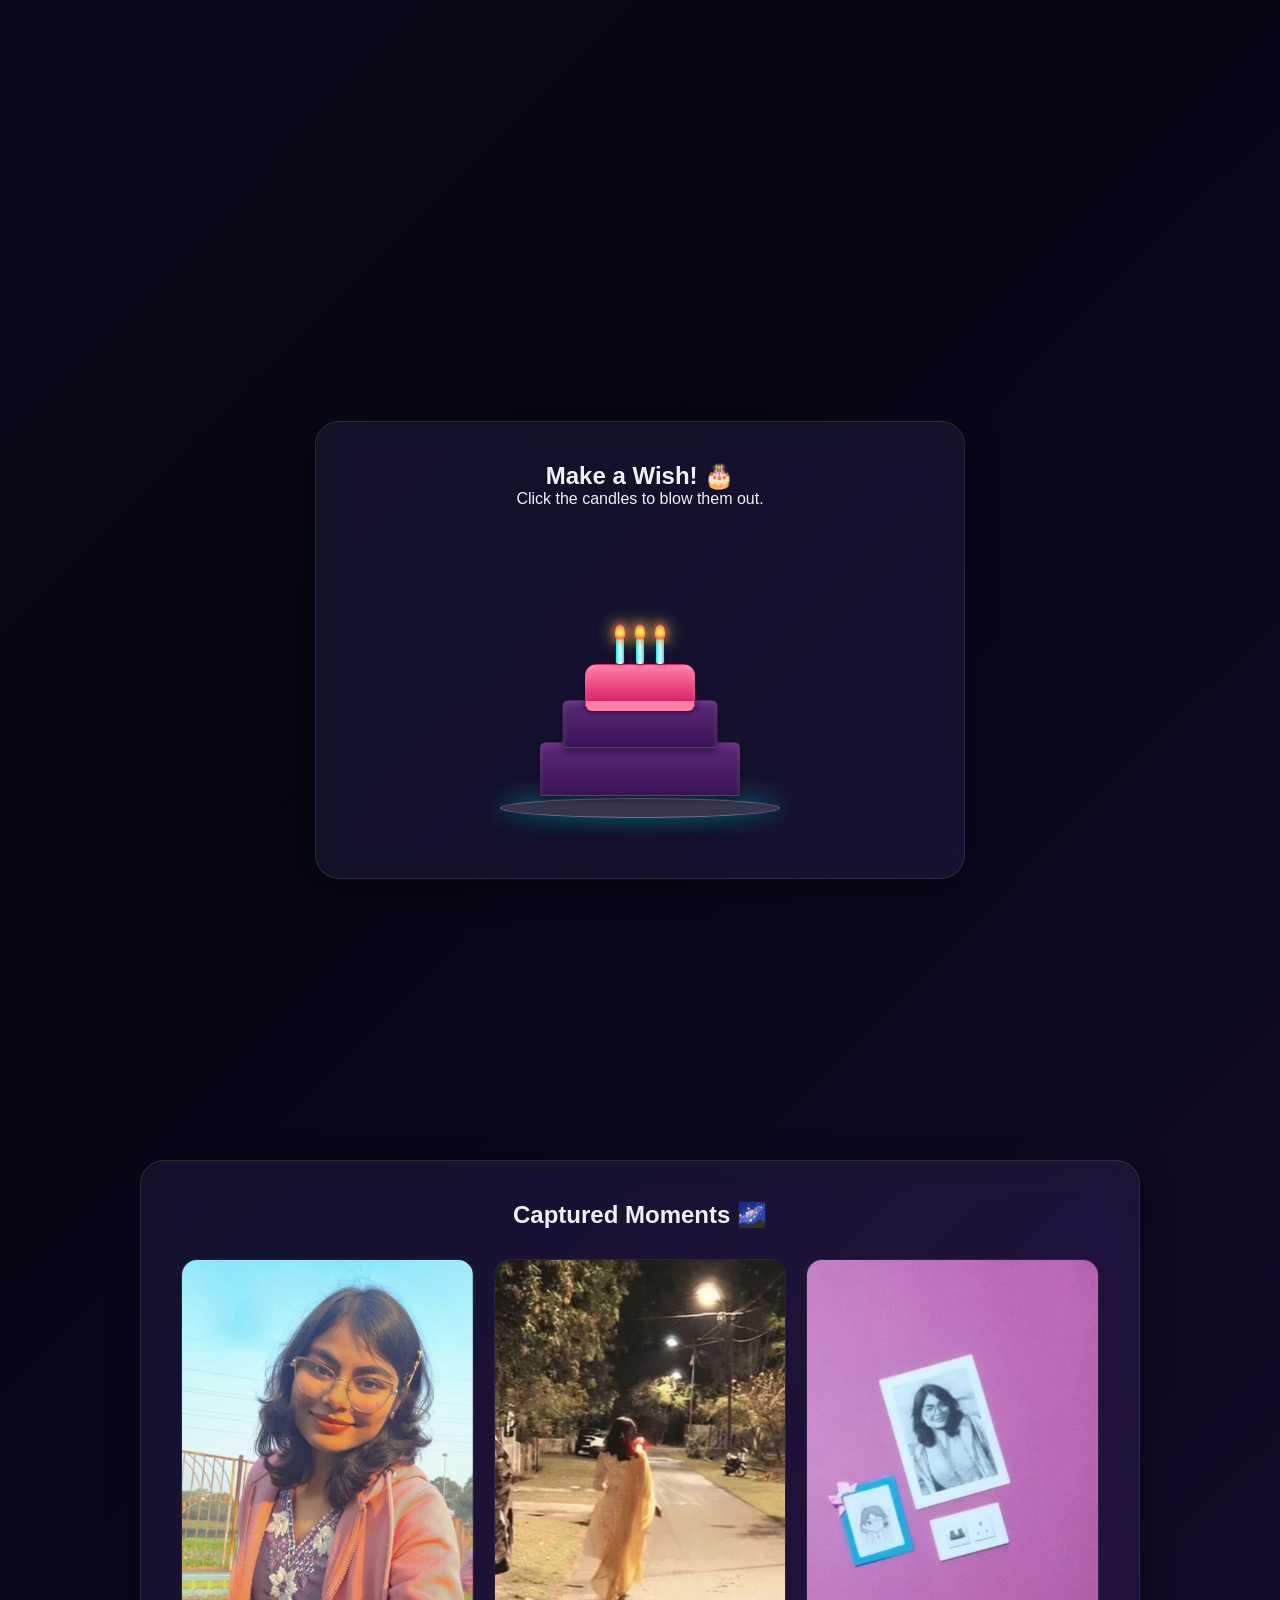
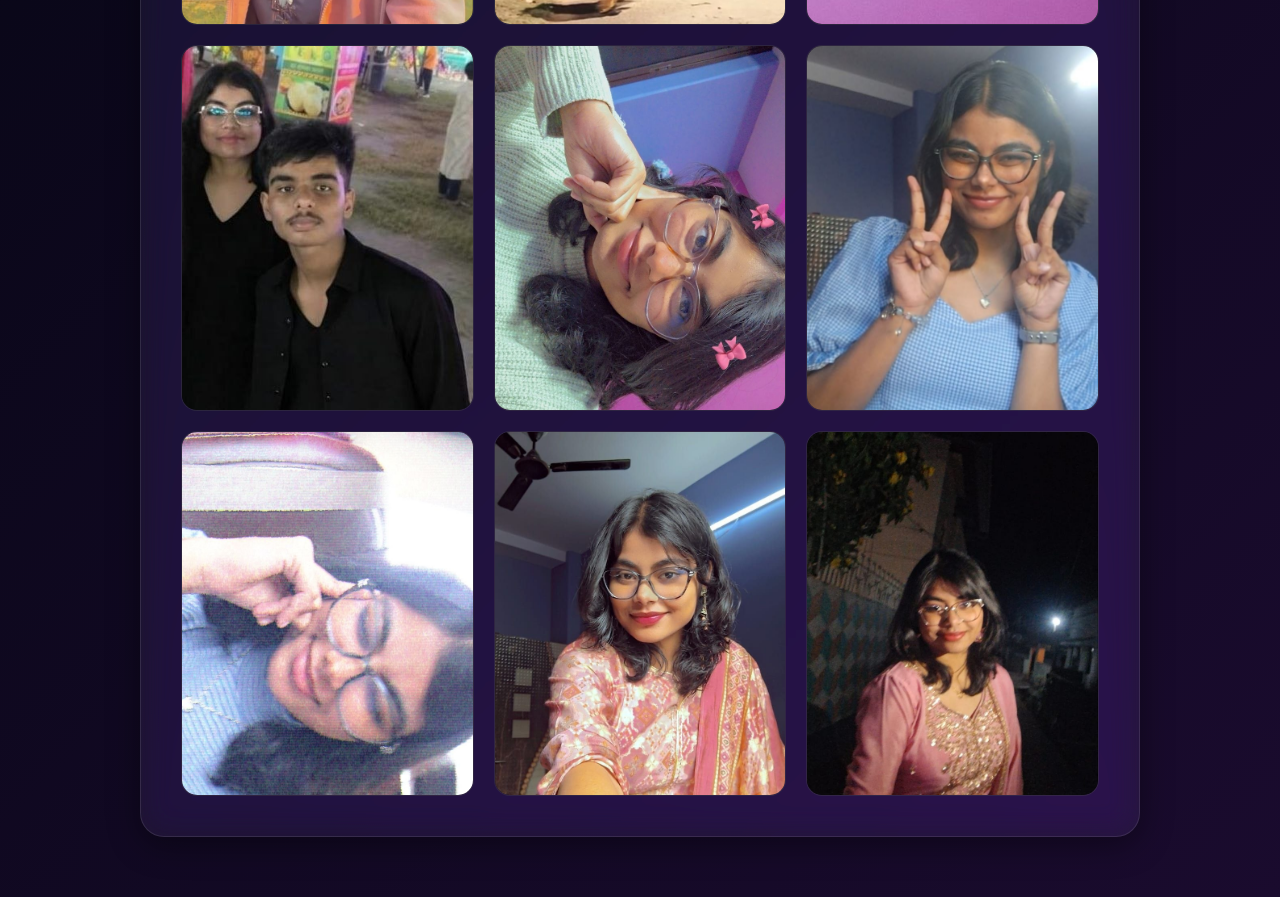
==== commit 6e445418: "Add files via upload" ====
--- a/index.html
+++ b/index.html
@@ -3,7 +3,7 @@
 <head>
     <meta charset="UTF-8">
     <meta name="viewport" content="width=device-width, initial-scale=1.0">
-    <title>Happy Birthday Niharika ❤! ✨</title>
+    <title>Happy Birthday! ✨</title>
     <link rel="stylesheet" href="style.css">
     <link rel="stylesheet" href="https://cdnjs.cloudflare.com/ajax/libs/font-awesome/6.4.0/css/all.min.css">
     <style>
@@ -31,7 +31,7 @@
     <main>
         <section id="hero" class="scroll-section visible">
             <div class="glass-card hero-card">
-                <h1 class="glow-text">Happy Birthday Niharika ❤!</h1>
+                <h1 class="glow-text">Happy Birthday!</h1>
                 <div class="typewriter-container">
                     <span id="typewriter"></span>
                 </div>
@@ -105,4 +105,4 @@
 
     <script src="script.js"></script>
 </body>
-</html>
+</html>
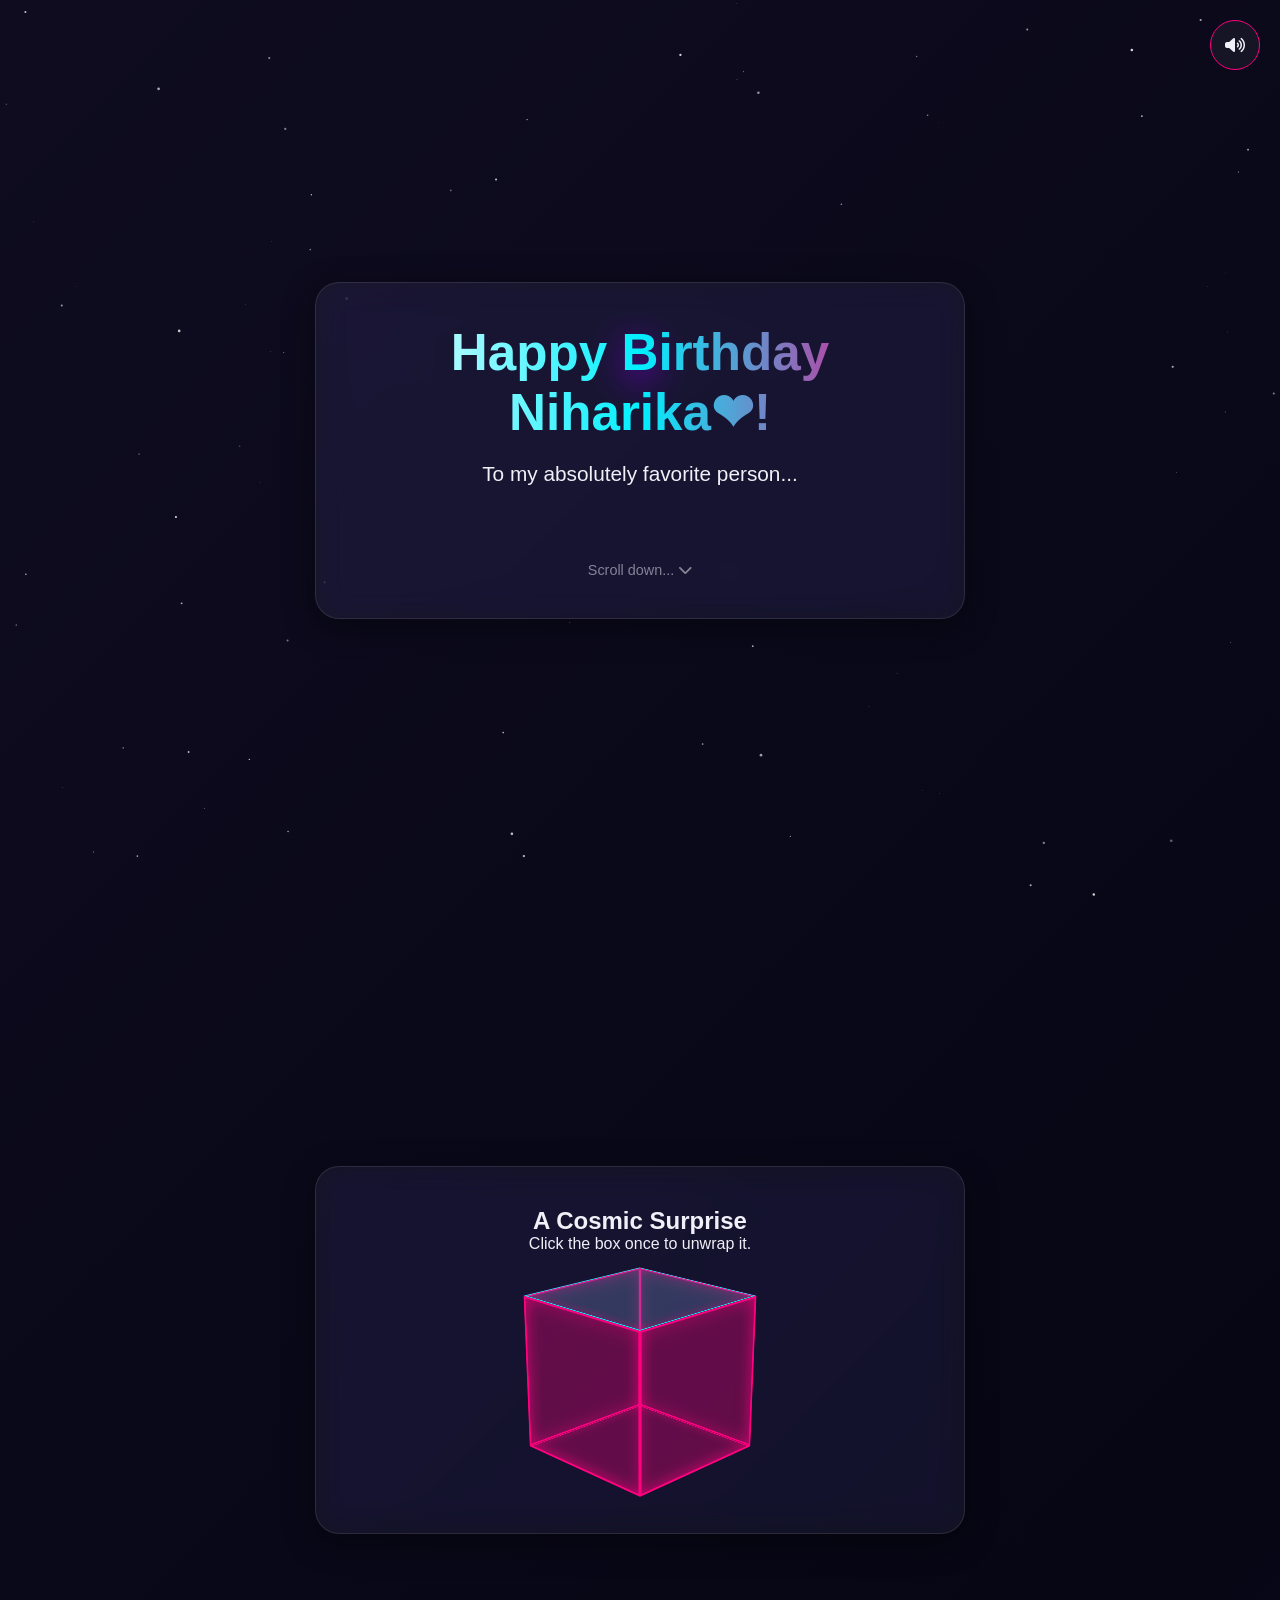
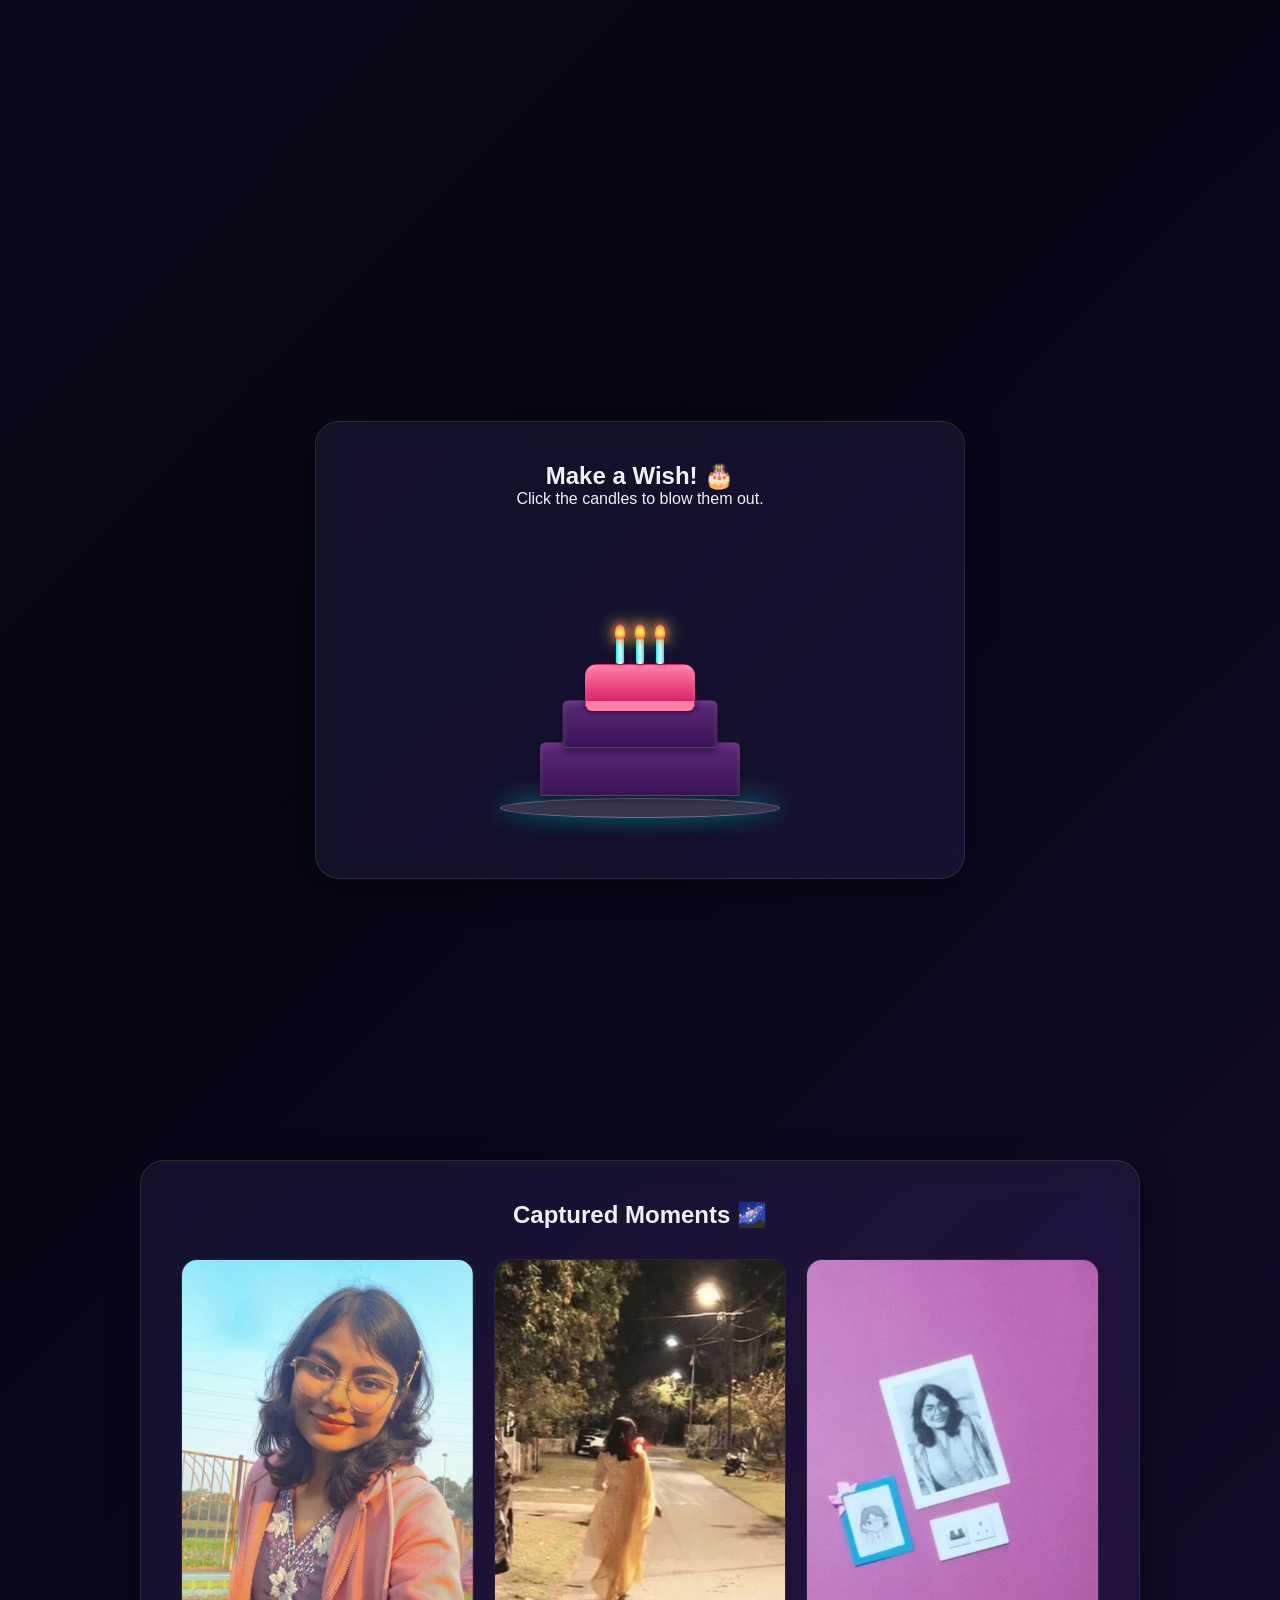
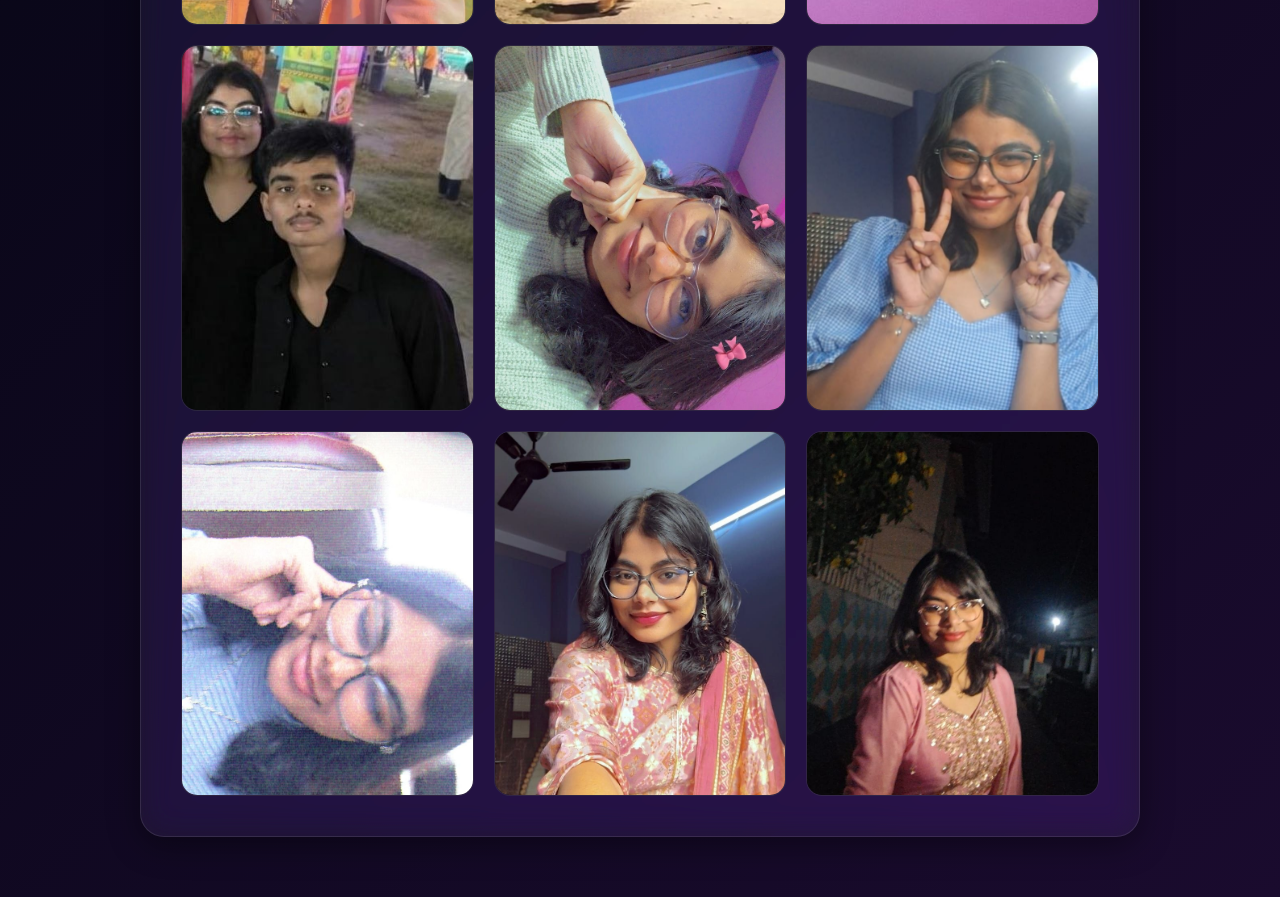
==== commit c485e8cf: "index.html" ====
--- a/index.html
+++ b/index.html
@@ -3,7 +3,7 @@
 <head>
     <meta charset="UTF-8">
     <meta name="viewport" content="width=device-width, initial-scale=1.0">
-    <title>Happy Birthday! ✨</title>
+    <title>Happy Birthday Niharika❤! ✨</title>
     <link rel="stylesheet" href="style.css">
     <link rel="stylesheet" href="https://cdnjs.cloudflare.com/ajax/libs/font-awesome/6.4.0/css/all.min.css">
     <style>
@@ -31,7 +31,7 @@
     <main>
         <section id="hero" class="scroll-section visible">
             <div class="glass-card hero-card">
-                <h1 class="glow-text">Happy Birthday!</h1>
+                <h1 class="glow-text">Happy Birthday Niharika❤!</h1>
                 <div class="typewriter-container">
                     <span id="typewriter"></span>
                 </div>
@@ -105,4 +105,4 @@
 
     <script src="script.js"></script>
 </body>
-</html>+</html>
